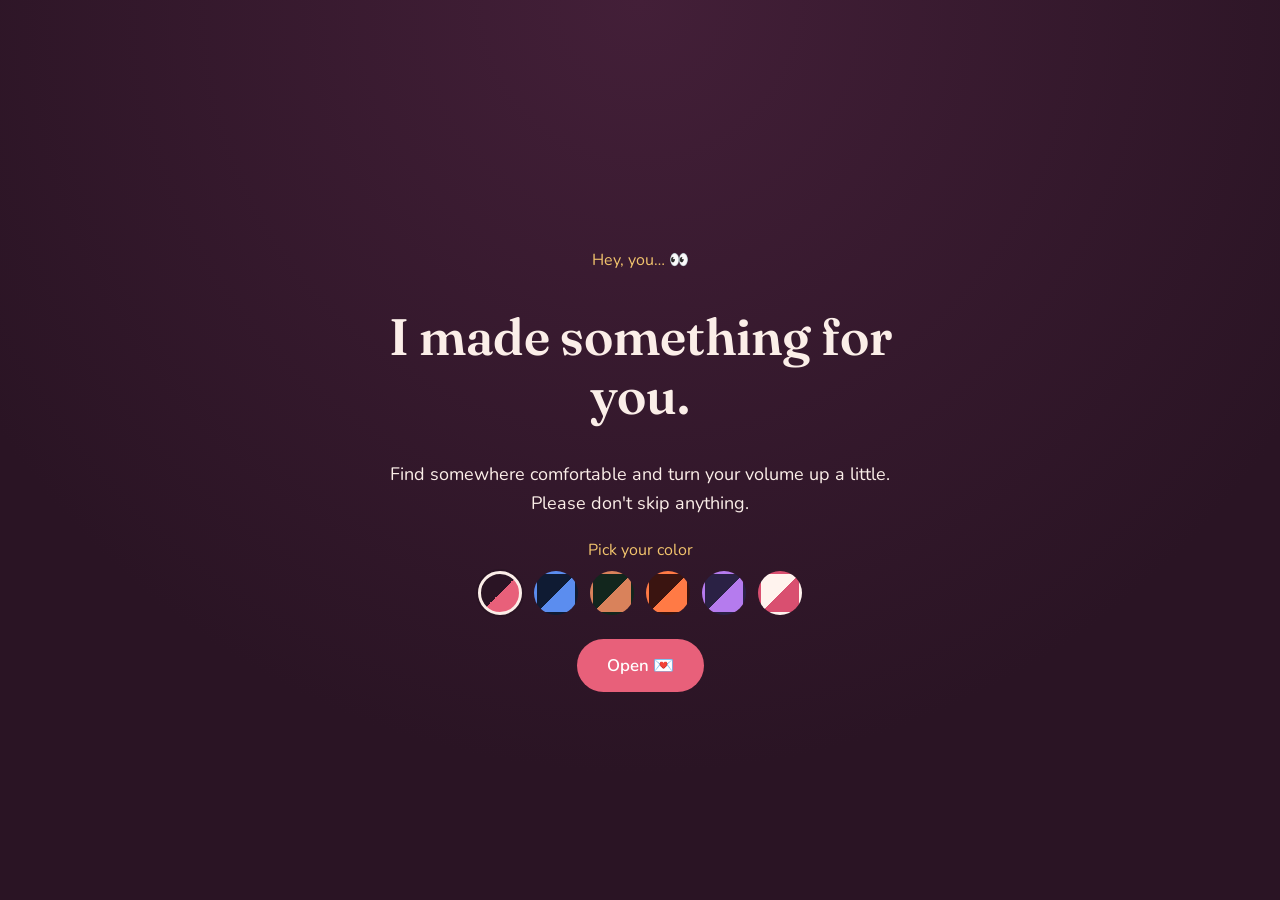
==== index.html @ 783e7655 "Add files via upload" ====
<!DOCTYPE html>
<html lang="en">
<head>
<meta charset="UTF-8">
<meta name="viewport" content="width=device-width, initial-scale=1, viewport-fit=cover">
<title>For you 💌</title>
<meta name="mobile-web-app-capable" content="yes">
<meta name="apple-mobile-web-app-capable" content="yes">
<meta name="apple-mobile-web-app-status-bar-style" content="black-translucent">
<meta name="theme-color" content="#2a1424">
<link rel="icon" href="data:image/svg+xml,<svg xmlns='http://www.w3.org/2000/svg' viewBox='0 0 100 100'><text y='.9em' font-size='90'>🎂</text></svg>">
<link rel="preconnect" href="https://fonts.googleapis.com">
<link href="https://fonts.googleapis.com/css2?family=Fraunces:ital,wght@0,400;0,600;1,400&family=Nunito:wght@400;600&family=Caveat:wght@500&display=swap" rel="stylesheet">
<link rel="stylesheet" href="style.css">
</head>
<body>
<canvas id="confetti"></canvas>
<div id="hearts"></div>

<header id="bar" hidden>
  <button id="back" aria-label="Go back">←</button>
  <span id="progress"></span>
  <button id="music" aria-label="Toggle music">🔇</button>
</header>

<main>
  <!-- 1 Opening -->
  <section class="screen" id="s0">
    <p class="small">Hey, you… 👀</p>
    <h1>I made something for you.</h1>
    <p>Find somewhere comfortable and turn your volume up a little. Please don't skip anything.</p>
    <div id="countdown" hidden>
      <p class="small" id="cdLabel"></p>
      <div id="cdTimer"></div>
    </div>
    <div class="picker" role="group" aria-label="Pick your colors">
      <p class="small">Pick your color</p>
      <div id="swatches"></div>
    </div>
    <button class="btn" id="openBtn" data-go="1">Open 💌</button>
  </section>

  <!-- 2 Birthday -->
  <section class="screen" id="s1">
    <p class="small" id="cake">🎂</p>
    <h1>Happy birthday,<br><span id="name"></span></h1>
    <p id="bdayLine"></p>
    <p id="bdayFrom"></p>
    <button class="btn" data-go="2">Our story</button>
  </section>

  <!-- 3 Memories -->
  <section class="screen scroll" id="s2">
    <h2>Happy 22nd! Here are some moments a gift to mark the fact that you are right here by my side for all of those years.</h2>
    <div id="timeline"></div>
    <button class="btn" data-go="3">Why I love you</button>
  </section>

  <!-- 4 Reasons -->
  <section class="screen scroll" id="s3">
    <h2>Reasons I love you</h2>
    <p class="small">Tap each one.</p>
    <div id="reasons"></div>
    <div class="note" id="reasonsNote" hidden><h3></h3><div class="count">0</div><p></p></div>
    <button class="btn" data-go="4">Open my letter</button>
  </section>

  <!-- 5 Letter -->
  <section class="screen" id="s4">
    <div id="envWrap">
      <button id="envelope" aria-label="Open the envelope"><span>💌</span><b>For you</b><i>tap to open</i></button>
    </div>
    <div id="loveCount" hidden></div>
    <div id="letter" hidden>
      <div id="letterText"></div>
      <div id="letterReveal" hidden></div>
      <button class="btn" id="toEnd" data-go="5" hidden>One more thing…</button>
    </div>
  </section>

  <!-- 6 Final -->
  <section class="screen" id="s5">
    <div id="secretWrap"><button class="btn ghost" id="secret">There is one more thing…</button></div>
    <div id="final" hidden>
      <p id="finalLines"></p>
      <h1>Happy birthday ❤️</h1>
      <p class="big">🎂 🎉 ✨</p>
      <button class="btn" id="voiceBtn" hidden>🎙️</button>
      <audio id="voice" preload="none"></audio>
      <button class="btn" id="afterLine"></button>
      <button class="btn ghost" data-go="4">Read the letter again</button>
    </div>
  </section>
</main>
<audio id="audio" loop preload="none"></audio>
<script src="script.js"></script>
</body>
</html>
---- style.css ----
:root{--bg:#2a1424;--bg2:#431f38;--paper:#f8e6dd;--ink:#3a1c2e;--rose:#e8607a;--gold:#f2c46d;--text:#fbeee8}
[data-theme=midnight]{--bg:#0f1b33;--bg2:#1f3560;--paper:#e8eefc;--ink:#14213d;--rose:#5b8def;--gold:#ffd27a;--text:#eef3ff}
[data-theme=forest]{--bg:#12261d;--bg2:#24483a;--paper:#eef3e2;--ink:#1c3326;--rose:#d9825b;--gold:#f0d88a;--text:#f2f6ea}
[data-theme=sunset]{--bg:#3a1410;--bg2:#7a2e1d;--paper:#fff0dc;--ink:#4a1d12;--rose:#ff7a45;--gold:#ffd36b;--text:#fff4e8}
[data-theme=lavender]{--bg:#2a2144;--bg2:#4b3b7a;--paper:#f3ecff;--ink:#2d2250;--rose:#b57bee;--gold:#ffc8e6;--text:#f6f1ff}
[data-theme=light]{--bg:#fff3ee;--bg2:#ffd9d6;--paper:#ffffff;--ink:#4a2336;--rose:#d94f70;--gold:#b5651d;--text:#4a2336}
*{box-sizing:border-box;margin:0}
html,body{height:100%}
body{background:radial-gradient(circle at 50% 0,var(--bg2),var(--bg) 70%) fixed;color:var(--text);font:400 18px/1.6 Nunito,system-ui,sans-serif;overflow:hidden;
  padding:env(safe-area-inset-top) 0 env(safe-area-inset-bottom)}
h1,h2{font-family:Fraunces,Georgia,serif;font-weight:600;line-height:1.15}
h1{font-size:clamp(2rem,9vw,3.2rem);margin:.4em 0}
h2{font-size:2rem;margin-bottom:.4em;text-align:center}
.small{color:var(--gold);font-size:1rem}
.big{font-size:2rem}
#bar{position:fixed;top:env(safe-area-inset-top);left:0;right:0;display:flex;justify-content:space-between;align-items:center;padding:10px 14px;z-index:5}
#bar[hidden]{display:none}
#bar button{background:#ffffff18;border:0;color:var(--text);width:44px;height:44px;border-radius:50%;font-size:1.1rem}
#progress{font-size:.9rem;opacity:.8}
main{height:100%;position:relative}
.screen{position:absolute;inset:0;display:none;flex-direction:column;align-items:center;justify-content:center;text-align:center;padding:72px 24px 32px;gap:14px;max-width:560px;margin:auto}
.screen.on{display:flex;animation:in .7s ease}
.screen.scroll{justify-content:flex-start;overflow-y:auto;-webkit-overflow-scrolling:touch}
.screen.scroll>.btn{flex:none;margin:16px 0 40px}
@keyframes in{from{opacity:0;transform:translateY(14px)}to{opacity:1}}
.btn{background:var(--rose);color:#fff;border:0;border-radius:999px;padding:15px 30px;font:600 1.05rem Nunito,sans-serif;min-height:48px;cursor:pointer;margin-top:10px}
.btn:active{transform:scale(.97)}
.btn.ghost{background:transparent;border:2px solid var(--gold);color:var(--gold)}
#cake{font-size:4rem;animation:bob 2s ease-in-out infinite}
@keyframes bob{50%{transform:translateY(-10px) rotate(6deg)}}
/* timeline */
#timeline{position:relative;width:100%;padding-left:28px;text-align:left}
#timeline:before{content:"";position:absolute;left:8px;top:6px;bottom:0;width:2px;background:var(--rose)}
.moment{position:relative;margin-bottom:28px}
.moment:before{content:"";position:absolute;left:-26px;top:6px;width:14px;height:14px;border-radius:50%;background:var(--gold)}
.moment h3{font:600 1rem Nunito;color:var(--gold)}
.photo{width:100%;aspect-ratio:4/3;border-radius:12px;margin:8px 0;background:linear-gradient(135deg,#5b2a4a,#8a3b5c);display:flex;align-items:center;justify-content:center;font-size:2.4rem;overflow:hidden}
.photo img{width:100%;height:100%;object-fit:cover}
/* reasons */
#reasons{width:100%;display:grid;gap:12px}
.reason{min-height:76px;border-radius:14px;border:2px solid var(--rose);background:#ffffff0d;color:var(--text);font:inherit;padding:14px 18px;cursor:pointer;text-align:center}
.reason.open{background:var(--paper);color:var(--ink);border-color:var(--paper);animation:in .4s}
/* envelope + letter */
#envelope{background:var(--paper);color:var(--ink);border:0;border-radius:10px;width:min(300px,80vw);height:200px;display:flex;flex-direction:column;align-items:center;justify-content:center;gap:4px;box-shadow:0 10px 40px #0006;animation:bob 3s ease-in-out infinite}
#envelope span{font-size:3rem}#envelope b{font:600 1.5rem Fraunces,serif}#envelope i{font-size:.9rem;opacity:.7}
#letter{background:var(--paper);color:var(--ink);border-radius:8px;padding:22px 20px;width:100%;max-height:100%;overflow-y:auto;text-align:left;box-shadow:0 10px 40px #0006;animation:in .6s}
#letter[hidden],#final[hidden],#envWrap[hidden],#secretWrap[hidden]{display:none}
#letterText{font:500 1.45rem/1.5 Caveat,cursive;white-space:pre-wrap;min-height:200px}
#letter .btn{display:block;margin:16px auto 0}
#hearts{position:fixed;inset:0;pointer-events:none;overflow:hidden;z-index:1}
.h{position:absolute;bottom:-30px;animation:up linear forwards}
@keyframes up{to{transform:translateY(-110vh) rotate(20deg);opacity:0}}
#confetti{position:fixed;inset:0;pointer-events:none;z-index:9;width:100%;height:100%}
main {
  position: relative;
  z-index: 2;
}

#bar {
  position: fixed;
}
@media (prefers-reduced-motion:reduce){*{animation:none!important}}

.picker{display:flex;flex-direction:column;align-items:center;gap:8px;margin-top:6px}
#swatches{display:flex;gap:12px;flex-wrap:wrap;justify-content:center}
.sw{width:44px;height:44px;border-radius:50%;border:3px solid transparent;cursor:pointer;padding:0;background:linear-gradient(135deg,var(--a) 50%,var(--b) 50%)}
.sw[aria-pressed=true]{border-color:var(--text);box-shadow:0 0 0 2px var(--bg)}
.photo{position:relative}.photo video{width:100%;height:100%;object-fit:cover}
.vol{position:absolute;right:10px;bottom:10px;width:44px;height:44px;border-radius:50%;border:0;background:#000a;color:#fff;font-size:1.1rem}
.moment.end p{font:500 1.35rem/1.4 Caveat,cursive}
/* FIX: Top navigation buttons must always be clickable */
#bar {
  position: fixed !important;
  top: env(safe-area-inset-top);
  left: 0;
  right: 0;
  z-index: 99999 !important;
  pointer-events: auto !important;
}

#bar button {
  position: relative;
  z-index: 100000 !important;
  pointer-events: auto !important;
  cursor: pointer;
}
/* Our story animation */
.moment{opacity:0;transform:translateY(26px);transition:opacity .8s ease,transform .8s ease}
.moment.seen{opacity:1;transform:none}
.moment .photo{transition:transform .6s ease,box-shadow .6s ease}
.moment.focus .photo{transform:scale(1.04);box-shadow:0 12px 34px #0007}
.moment.seen:after{content:"💗";position:absolute;left:-33px;top:-6px;font-size:16px;pointer-events:none;animation:heartUp 1.6s ease-out forwards}
@keyframes heartUp{from{opacity:0;transform:translateY(8px) scale(.6)}30%{opacity:1}to{opacity:0;transform:translateY(-34px) scale(1.2)}}
.moment.locked{display:none}
.note{width:100%;text-align:center;margin-top:8px}
.note[hidden]{display:none}
.note h3{font:600 1rem Nunito;color:var(--gold)}
.note p{font:500 1.35rem/1.4 Caveat,cursive}
@media (prefers-reduced-motion:reduce){.moment{opacity:1!important;transform:none!important;transition:none}.moment.focus .photo{transform:none}}

/* slower, counting feel */
.moment{transition:opacity 1.4s ease,transform 1.4s ease}
.moment .photo{transition:transform 1s ease,box-shadow 1s ease}
.moment.seen:after{animation-duration:2.6s}
.num{display:inline-block;background:var(--rose);color:#fff;border-radius:999px;padding:1px 10px;font-size:.8rem;margin-right:6px;white-space:nowrap}
/* big "Why 22?" / "Why 7?" notes */
.moment.end,.note{text-align:center;padding:20px 8px 36px}
.moment.end h3,.note h3{font:600 1.6rem Fraunces,serif;color:var(--gold)}
.count{font:600 5.5rem/1.1 Fraunces,serif;color:var(--rose)}
.count.tick{animation:tick .35s ease}
@keyframes tick{50%{transform:scale(1.3)}}
.moment.end p,.note p{font:500 2rem/1.3 Caveat,cursive;opacity:0;transition:opacity 1.2s ease}
.moment.end.done p,.note.done p{opacity:1}

/* letter minigame */
#letterText{font-size:1.3rem;padding-bottom:56px}
#toEnd[hidden],#letterReveal[hidden],#loveCount[hidden]{display:none!important}
#loveCount{position:fixed;left:50%;bottom:calc(18px + env(safe-area-inset-bottom));transform:translateX(-50%);background:var(--rose);color:#fff;border-radius:999px;padding:10px 18px;font:600 .95rem Nunito,sans-serif;z-index:20;box-shadow:0 6px 20px #0006;white-space:nowrap}
.lw{cursor:pointer;-webkit-tap-highlight-color:transparent;padding:4px 2px;margin:-4px -2px}
.lw.found{color:var(--rose);font-weight:700;animation:tick .5s ease}
.lw.found:after{content:"💗";font-size:.7em}
.lw.hint{animation:glow 1.4s ease-in-out infinite;border-radius:6px}
@keyframes glow{50%{background:#e8607a40}}
#letterReveal{margin-top:18px;border-top:2px dashed var(--rose);padding-top:16px;display:grid;gap:14px;text-align:center}
.rv{opacity:0;animation:in .9s ease .2s forwards}
.rv:nth-child(2){animation-delay:1.2s}.rv:nth-child(3){animation-delay:2.2s}
.rv b{display:block;font:600 3rem/1 Fraunces,serif;color:var(--rose)}
.rv span{font:600 1.1rem Nunito,sans-serif}
.rv small{display:block;font:500 1.3rem Caveat,cursive}
@media (prefers-reduced-motion:reduce){.rv{opacity:1}}

/* date lock + countdown */
.btn:disabled{opacity:.55;cursor:not-allowed}
#countdown{display:flex;flex-direction:column;align-items:center;gap:8px}
#countdown[hidden]{display:none}
#cdTimer{display:flex;gap:10px;justify-content:center}
.cd{min-width:62px;background:#ffffff14;border-radius:12px;padding:8px 6px}
.cd b{display:block;font:600 1.6rem/1.1 Fraunces,serif}
.cd span{font-size:.7rem;opacity:.8;text-transform:uppercase;letter-spacing:.05em}
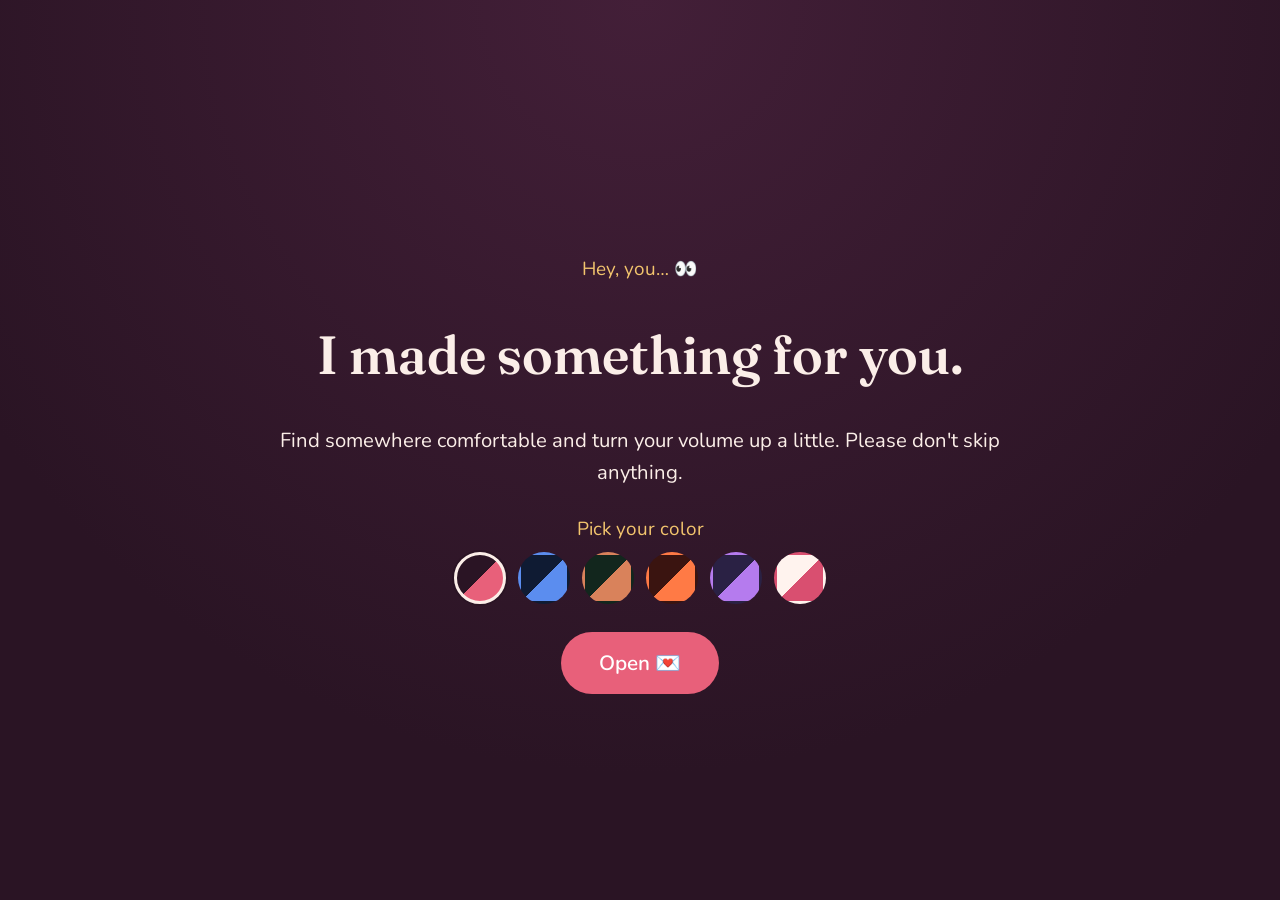
==== commit 8bd8b01c: "Update index.html" ====
--- a/index.html
+++ b/index.html
@@ -15,6 +15,7 @@
 </head>
 <body>
 <canvas id="confetti"></canvas>
+<div id="cdOverlay" hidden></div>
 <div id="hearts"></div>
 
 <header id="bar" hidden>
@@ -87,12 +88,24 @@
       <p class="big">🎂 🎉 ✨</p>
       <button class="btn" id="voiceBtn" hidden>🎙️</button>
       <audio id="voice" preload="none"></audio>
+      <button class="btn ghost" id="souvenirBtn" hidden>🌸 Open your souvenir</button>
       <button class="btn" id="afterLine"></button>
-      <button class="btn ghost" data-go="4">Read the letter again</button>
     </div>
   </section>
 </main>
+<div id="souvenir" hidden>
+  <div class="sv-card">
+    <p class="small">Your little souvenir</p>
+    <canvas id="svCanvas" width="540" height="675" hidden></canvas>
+    <small id="svHint">Making your souvenir…</small>
+    <div class="sv-actions">
+      <button class="btn" id="svSave" disabled>Save as picture</button>
+      <button class="btn" id="svGif" disabled>Save as GIF</button>
+      <button class="btn ghost" id="svClose">Close</button>
+    </div>
+  </div>
+</div>
 <audio id="audio" loop preload="none"></audio>
 <script src="script.js"></script>
 </body>
-</html>+</html>
--- a/style.css
+++ b/style.css
@@ -137,3 +137,70 @@
 .cd{min-width:62px;background:#ffffff14;border-radius:12px;padding:8px 6px}
 .cd b{display:block;font:600 1.6rem/1.1 Fraunces,serif}
 .cd span{font-size:.7rem;opacity:.8;text-transform:uppercase;letter-spacing:.05em}
+
+/* souvenir pop-up */
+#souvenir{position:fixed;inset:0;z-index:200000;display:flex;align-items:center;justify-content:center;background:rgba(20,6,14,.8);backdrop-filter:blur(6px);-webkit-backdrop-filter:blur(6px);padding:14px}
+#souvenir[hidden],#svCanvas[hidden]{display:none}
+.sv-card{max-height:100%;overflow-y:auto;display:flex;flex-direction:column;align-items:center;gap:10px;text-align:center;animation:svPop .7s cubic-bezier(.2,1.3,.4,1)}
+@keyframes svPop{from{opacity:0;transform:scale(.7) rotate(-3deg)}}
+#svCanvas{width:auto;height:auto;max-width:min(90vw,440px);max-height:62vh;border-radius:18px;box-shadow:0 14px 50px #000a}
+#svHint{font-size:.85rem;opacity:.85}
+.sv-actions{display:flex;gap:10px;flex-wrap:wrap;justify-content:center}
+#confetti{z-index:200001}
+.sv-card{perspective:900px}
+#svCanvas{transition:transform .18s ease-out;will-change:transform;touch-action:pan-y}
+#svCanvas{width:min(90vw,440px,50vh);height:auto;max-width:none;max-height:none}
+
+/* ===== desktop & laptop ===== */
+.screen{overflow-y:auto;justify-content:safe center;scrollbar-width:thin;scrollbar-color:var(--rose) transparent}
+.screen.scroll{justify-content:flex-start}
+button:focus-visible{outline:3px solid var(--gold);outline-offset:3px}
+@media (hover:hover){
+  .btn:hover{filter:brightness(1.1);transform:translateY(-2px)}
+  .btn{transition:transform .2s,filter .2s}
+  .reason:not(.open):hover{background:#ffffff1f;transform:translateY(-2px)}
+  .reason{transition:transform .2s,background .2s}
+  .sw:hover{transform:scale(1.12)}.sw{transition:transform .2s}
+  .lw:hover{text-decoration:underline wavy var(--rose)}
+  #bar button:hover{background:#ffffff30}
+}
+@media (min-width:900px){
+  html{font-size:18px}
+  body{font-size:1.125rem}
+  .screen{max-width:46rem;padding:96px 40px 48px;gap:18px}
+  h1{font-size:clamp(2.8rem,4.2vw,4.2rem)}
+  h2{font-size:2.3rem}
+  .small{font-size:1.05rem}
+  #bar{padding:16px 28px}
+  #bar button{width:48px;height:48px}
+  #progress{font-size:1rem}
+  .btn{padding:17px 38px;font-size:1.15rem}
+  .sw{width:52px;height:52px}
+  .cd{min-width:92px;padding:12px 8px}.cd b{font-size:2.4rem}.cd span{font-size:.8rem}
+  #cake{font-size:5.5rem}
+  #timeline{max-width:680px}
+  #reasons{grid-template-columns:repeat(2,1fr);gap:16px}
+  .reason{min-height:96px;font-size:1.1rem}
+  .reason:last-child:nth-child(odd){grid-column:1/-1}
+  #envelope{width:380px;height:250px}
+  #envelope span{font-size:4rem}#envelope b{font-size:2rem}
+  #letter{padding:36px 44px}
+  #letterText{font-size:1.65rem}
+  #loveCount{font-size:1.05rem;padding:12px 24px}
+  .rv b{font-size:3.6rem}.rv small{font-size:1.5rem}.rv span{font-size:1.2rem}
+  .count{font-size:6.5rem}
+  .moment.end p,.note p{font-size:2.3rem}
+  #svCanvas{width:min(90vw,620px,58vh)}
+  .sv-actions{gap:14px}
+}
+@media (min-width:1400px){
+  html{font-size:20px}
+  .screen{max-width:48rem}
+  #timeline{max-width:760px}
+}
+@media (min-width:900px) and (max-height:760px){
+  .screen{padding-top:80px;gap:12px}
+  #cake{font-size:4rem}
+  #envelope{height:210px}
+  #svCanvas{width:min(90vw,560px,56vh)}
+}
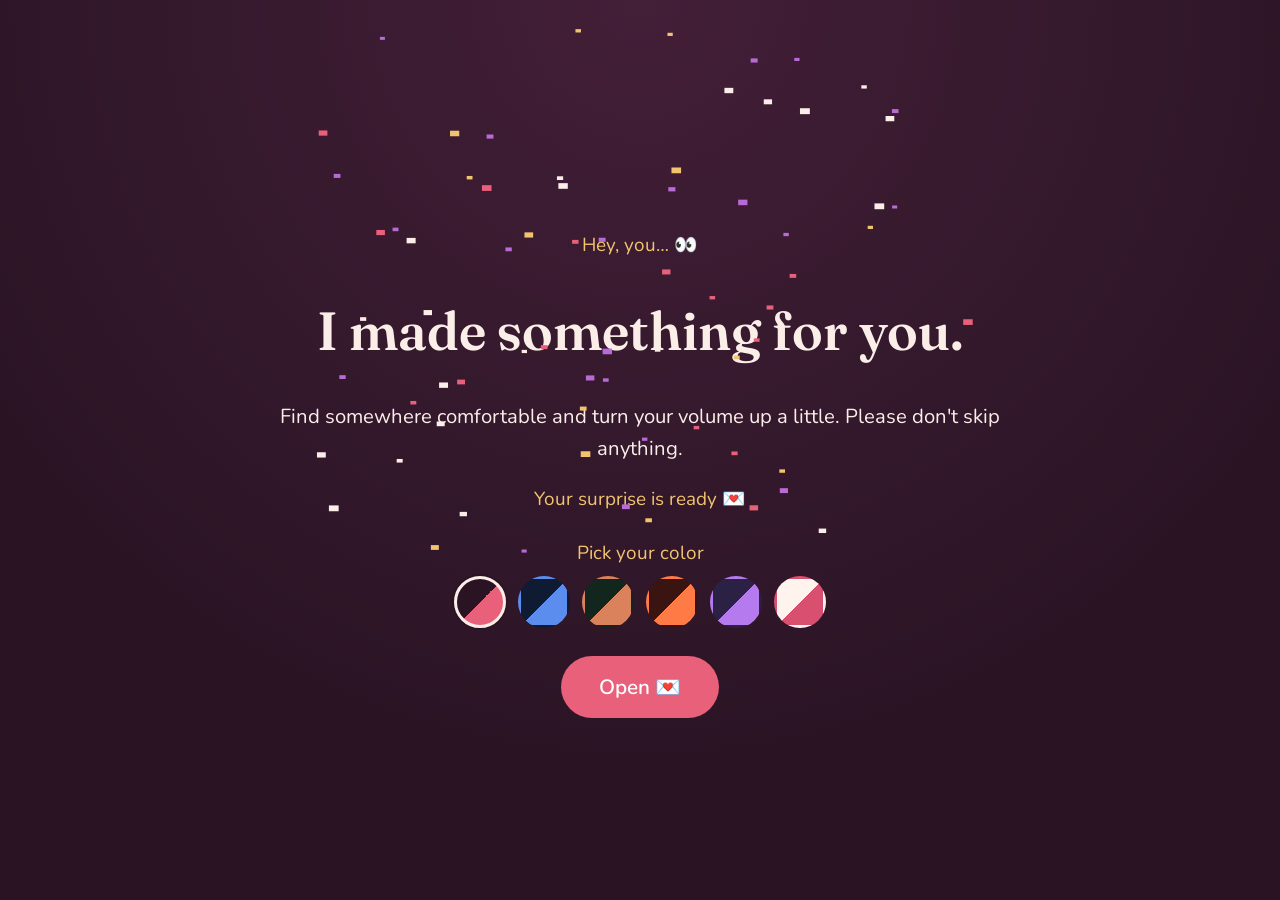
==== commit 4a5cfd18: "Update index.html" ====
--- a/index.html
+++ b/index.html
@@ -16,6 +16,16 @@
 <body>
 <canvas id="confetti"></canvas>
 <div id="cdOverlay" hidden></div>
+<div id="gift" hidden>
+  <div class="rays"></div>
+  <div class="gbox">
+    <div class="gglow"></div>
+    <div class="gbody"><b class="gribV"></b></div>
+    <div class="glid"><b class="gribV"></b><i class="bow bl"></i><i class="bow br"></i><i class="gknot"></i></div>
+  </div>
+  <p class="gtext">Opening your gift…</p>
+  <div class="gflash"></div>
+</div>
 <div id="hearts"></div>
 
 <header id="bar" hidden>
@@ -98,12 +108,19 @@
     <p class="small">Your little souvenir</p>
     <canvas id="svCanvas" width="540" height="675" hidden></canvas>
     <small id="svHint">Making your souvenir…</small>
+    <button class="linkbtn" id="svTrouble">Can't save? Tap here</button>
     <div class="sv-actions">
+      <button class="btn ghost" id="svFlip" disabled>💌 Read the letter</button>
       <button class="btn" id="svSave" disabled>Save as picture</button>
-      <button class="btn" id="svGif" disabled>Save as GIF</button>
+      <button class="btn" id="svGif" disabled>Save as GIF (2)</button>
       <button class="btn ghost" id="svClose">Close</button>
     </div>
   </div>
+</div>
+<div id="svPics" hidden>
+  <p class="small">Press and hold a picture, then choose “Save image”</p>
+  <div id="svPicList"></div>
+  <button class="btn ghost" id="svPicsClose">Close</button>
 </div>
 <audio id="audio" loop preload="none"></audio>
 <script src="script.js"></script>
--- a/style.css
+++ b/style.css
@@ -204,3 +204,20 @@
   #envelope{height:210px}
   #svCanvas{width:min(90vw,560px,56vh)}
 }
+
+/* countdown celebration */
+#cdTimer[hidden]{display:none}
+.cd:last-child b{animation:cdTick .45s ease-out}
+@keyframes cdTick{from{transform:scale(1.3);color:var(--gold)}}
+#countdown.final .cd{animation:cdThrob 1s ease-in-out infinite;box-shadow:0 0 0 2px var(--rose)}
+@keyframes cdThrob{50%{transform:scale(1.06)}}
+#cdOverlay{position:fixed;inset:0;display:flex;align-items:center;justify-content:center;text-align:center;pointer-events:none;z-index:150;padding:20px;
+  font:600 clamp(7rem,32vw,17rem)/1 Fraunces,Georgia,serif;color:var(--gold);text-shadow:0 8px 40px rgba(0,0,0,.45)}
+#cdOverlay[hidden]{display:none}
+#cdOverlay.msg{font-size:clamp(2.2rem,9vw,5.5rem);line-height:1.15;color:#fff}
+#cdOverlay.pop{animation:cdPop .9s ease-out}
+@keyframes cdPop{from{opacity:0;transform:scale(2.2)}30%{opacity:1}to{opacity:1;transform:scale(1)}}
+.btn.unlocked{animation:unlockShake 1s ease,btnPulse 1.8s ease-out 1s infinite}
+@keyframes unlockShake{0%{transform:scale(.8) rotate(-6deg)}40%{transform:scale(1.15) rotate(4deg)}70%{transform:scale(.96) rotate(-2deg)}100%{transform:none}}
+@keyframes btnPulse{0%{box-shadow:0 0 0 0 rgba(255,255,255,.55)}100%{box-shadow:0 0 0 22px rgba(255,255,255,0)}}
+#cdOverlay{background:radial-gradient(circle at 50% 50%,rgba(20,6,14,.82),rgba(20,6,14,.6))}
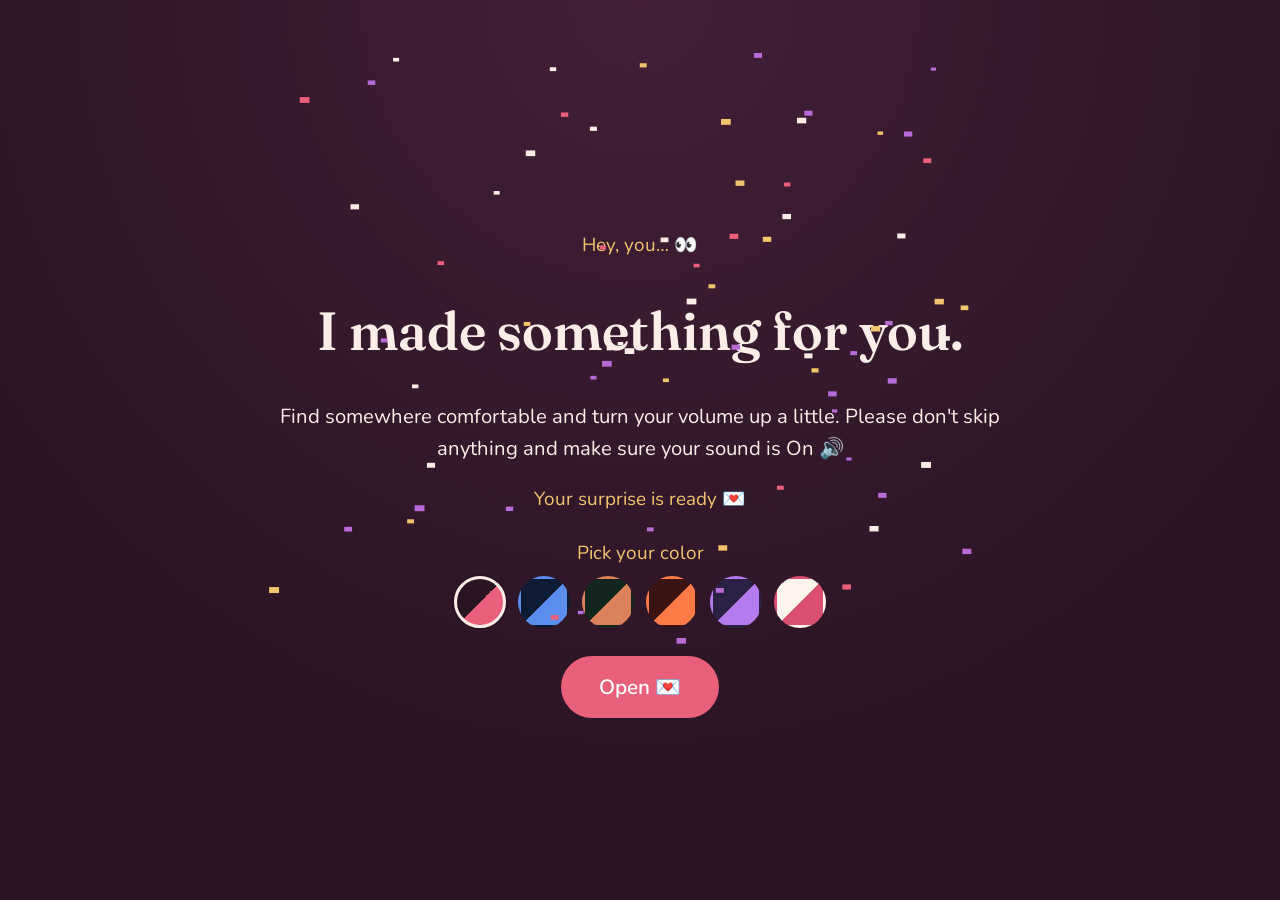
==== commit d54f280b: "Update index.html" ====
--- a/index.html
+++ b/index.html
@@ -39,7 +39,7 @@
   <section class="screen" id="s0">
     <p class="small">Hey, you… 👀</p>
     <h1>I made something for you.</h1>
-    <p>Find somewhere comfortable and turn your volume up a little. Please don't skip anything.</p>
+    <p>Find somewhere comfortable and turn your volume up a little. Please don't skip anything and make sure your sound is On 🔊</p>
     <div id="countdown" hidden>
       <p class="small" id="cdLabel"></p>
       <div id="cdTimer"></div>
--- a/style.css
+++ b/style.css
@@ -221,3 +221,50 @@
 @keyframes unlockShake{0%{transform:scale(.8) rotate(-6deg)}40%{transform:scale(1.15) rotate(4deg)}70%{transform:scale(.96) rotate(-2deg)}100%{transform:none}}
 @keyframes btnPulse{0%{box-shadow:0 0 0 0 rgba(255,255,255,.55)}100%{box-shadow:0 0 0 22px rgba(255,255,255,0)}}
 #cdOverlay{background:radial-gradient(circle at 50% 50%,rgba(20,6,14,.82),rgba(20,6,14,.6))}
+
+/* gift opening */
+#gift{position:fixed;inset:0;z-index:180;display:flex;flex-direction:column;align-items:center;justify-content:center;gap:34px;overflow:hidden;
+  background:radial-gradient(circle,rgba(20,6,14,.9),rgba(10,2,8,.97));opacity:0;transition:opacity .4s}
+#gift[hidden]{display:none}
+#gift.on{opacity:1}
+#gift.out{opacity:0;transition:opacity .7s}
+.gbox{position:relative;width:180px;height:180px;margin-top:40px;animation:gDrop .75s cubic-bezier(.3,1.5,.5,1) both}
+@keyframes gDrop{from{transform:translateY(-110vh) rotate(-14deg)}to{transform:none}}
+.gbox.shake{animation:gShake .9s ease-in-out}
+@keyframes gShake{0%,100%{transform:none}15%{transform:rotate(-9deg) scale(1.03)}30%{transform:rotate(8deg) scale(1.05)}45%{transform:rotate(-7deg)}60%{transform:rotate(6deg) scale(1.06)}80%{transform:rotate(-3deg)}}
+.gbody{position:absolute;left:10px;right:10px;bottom:0;height:120px;border-radius:0 0 14px 14px;background:var(--rose);box-shadow:inset -22px 0 0 rgba(0,0,0,.16),inset 0 -16px 0 rgba(0,0,0,.12)}
+.glid{position:absolute;left:0;right:0;top:10px;height:54px;border-radius:12px;background:var(--rose);filter:brightness(1.12);box-shadow:inset -22px 0 0 rgba(0,0,0,.12),0 8px 0 rgba(0,0,0,.18)}
+.gribV{position:absolute;left:50%;top:0;bottom:0;width:30px;transform:translateX(-50%);background:var(--gold);box-shadow:inset -6px 0 0 rgba(0,0,0,.12)}
+.bow{position:absolute;top:-34px;width:62px;height:44px;border:12px solid var(--gold);border-radius:60% 60% 60% 60%/70% 70% 50% 50%}
+.bow.bl{left:calc(50% - 64px);transform:rotate(-28deg)}.bow.br{left:calc(50% + 2px);transform:rotate(28deg)}
+.gknot{position:absolute;top:-8px;left:calc(50% - 14px);width:28px;height:28px;border-radius:50%;background:var(--gold);box-shadow:inset -5px -5px 0 rgba(0,0,0,.16)}
+.gglow{position:absolute;left:34px;right:34px;top:50px;height:50px;border-radius:50%;background:radial-gradient(circle,#fff,var(--gold) 45%,transparent 72%);opacity:0;filter:blur(5px)}
+#gift.open .glid{animation:gLid 1s ease-in forwards}
+@keyframes gLid{0%{transform:none}25%{transform:translateY(-34px) rotate(-5deg)}100%{transform:translate(-110px,-75vh) rotate(-42deg);opacity:0}}
+#gift.open .gglow{animation:gGlow 1.1s ease-out forwards}
+@keyframes gGlow{to{opacity:1;transform:scale(5)}}
+.rays{position:absolute;left:50%;top:50%;width:220vmax;height:220vmax;margin:-110vmax 0 0 -110vmax;opacity:0;pointer-events:none;
+  background:repeating-conic-gradient(rgba(255,226,140,.4) 0 6deg,transparent 6deg 18deg);-webkit-mask-image:radial-gradient(circle,#000 0,transparent 38%);mask-image:radial-gradient(circle,#000 0,transparent 38%)}
+#gift.open .rays{animation:gRays 1.8s ease-out forwards}
+@keyframes gRays{0%{opacity:0;transform:rotate(0) scale(.2)}30%{opacity:1}100%{opacity:0;transform:rotate(45deg) scale(1)}}
+.gtext{color:var(--gold);font-size:1.05rem;letter-spacing:.04em;animation:cdTick 1.2s ease-in-out infinite alternate}
+#gift.open .gtext{opacity:0;transition:opacity .3s}
+.gflash{position:absolute;inset:0;opacity:0;pointer-events:none;background:radial-gradient(circle at 50% 46%,#fff 0,var(--gold) 45%,transparent 72%)}
+#gift.flash .gflash{animation:gFlash .7s ease-in forwards}
+@keyframes gFlash{0%{opacity:0;transform:scale(.1)}60%{opacity:1}100%{opacity:1;transform:scale(2.6)}}
+
+/* save fallback */
+.linkbtn{background:none;border:0;color:var(--gold);text-decoration:underline;font:inherit;font-size:.85rem;cursor:pointer;min-height:44px}
+#svPics{position:fixed;inset:0;z-index:200010;overflow-y:auto;background:rgba(20,6,14,.96);padding:24px 16px 40px;display:flex;flex-direction:column;align-items:center;gap:16px;text-align:center}
+#svPics[hidden]{display:none}
+#svPicList{display:flex;flex-direction:column;gap:22px;align-items:center}
+#svPicList figure{margin:0;display:flex;flex-direction:column;align-items:center;gap:6px}
+#svPicList img{width:min(88vw,440px);height:auto;border-radius:14px;-webkit-touch-callout:default;user-select:auto}
+#svPicList figcaption{font-size:.85rem;opacity:.8}
+
+/* animations that cannot be skipped */
+.screen.auto{overflow-y:hidden}
+#bar button:disabled{opacity:.3;cursor:not-allowed}
+.rv{animation:none;opacity:0;transition:opacity .8s ease}
+.rv.show{opacity:1}
+.rv b.tick{animation:tick .35s ease}
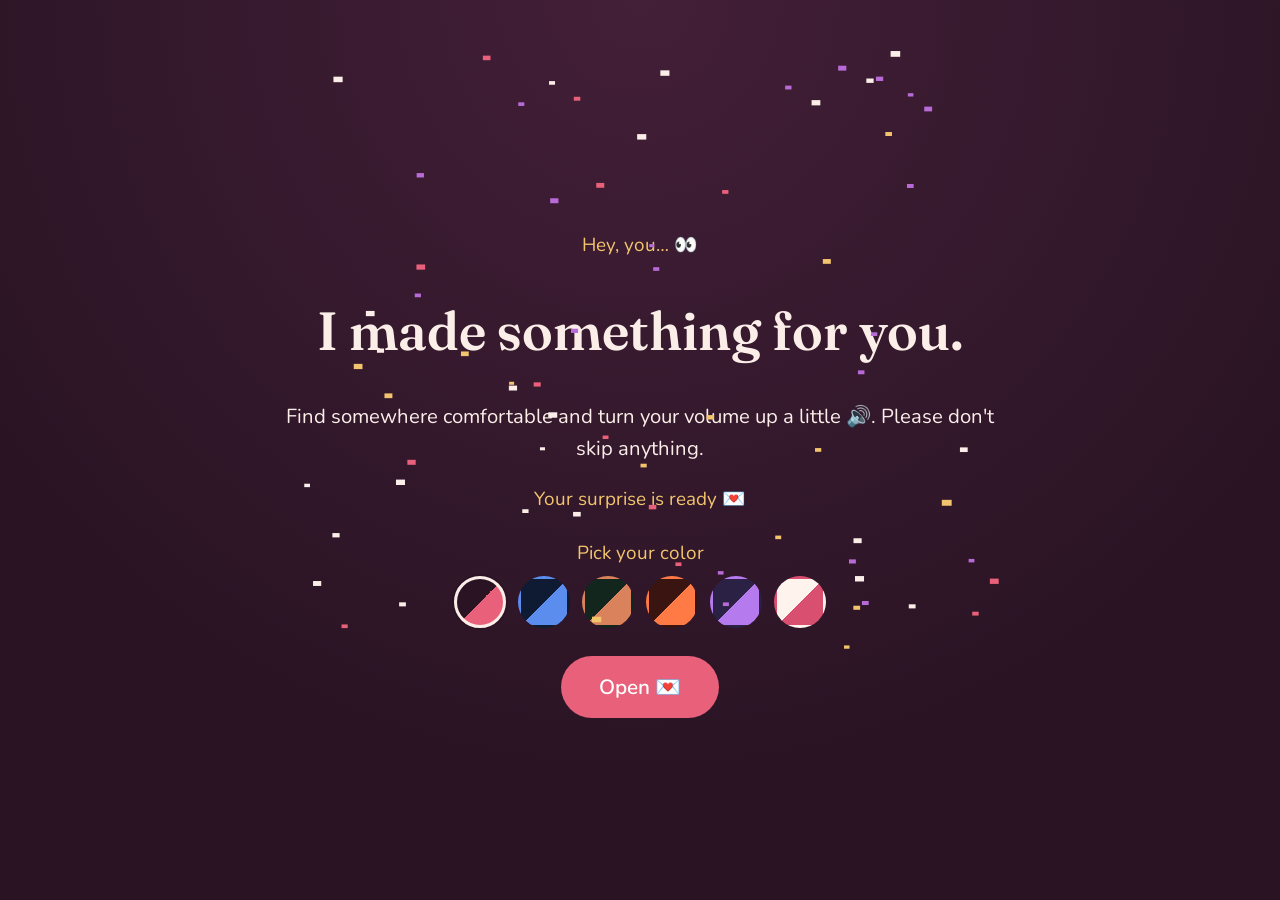
==== commit a82e7f43: "Update index.html" ====
--- a/index.html
+++ b/index.html
@@ -39,7 +39,7 @@
   <section class="screen" id="s0">
     <p class="small">Hey, you… 👀</p>
     <h1>I made something for you.</h1>
-    <p>Find somewhere comfortable and turn your volume up a little. Please don't skip anything and make sure your sound is On 🔊</p>
+    <p>Find somewhere comfortable and turn your volume up a little 🔊. Please don't skip anything.</p>
     <div id="countdown" hidden>
       <p class="small" id="cdLabel"></p>
       <div id="cdTimer"></div>
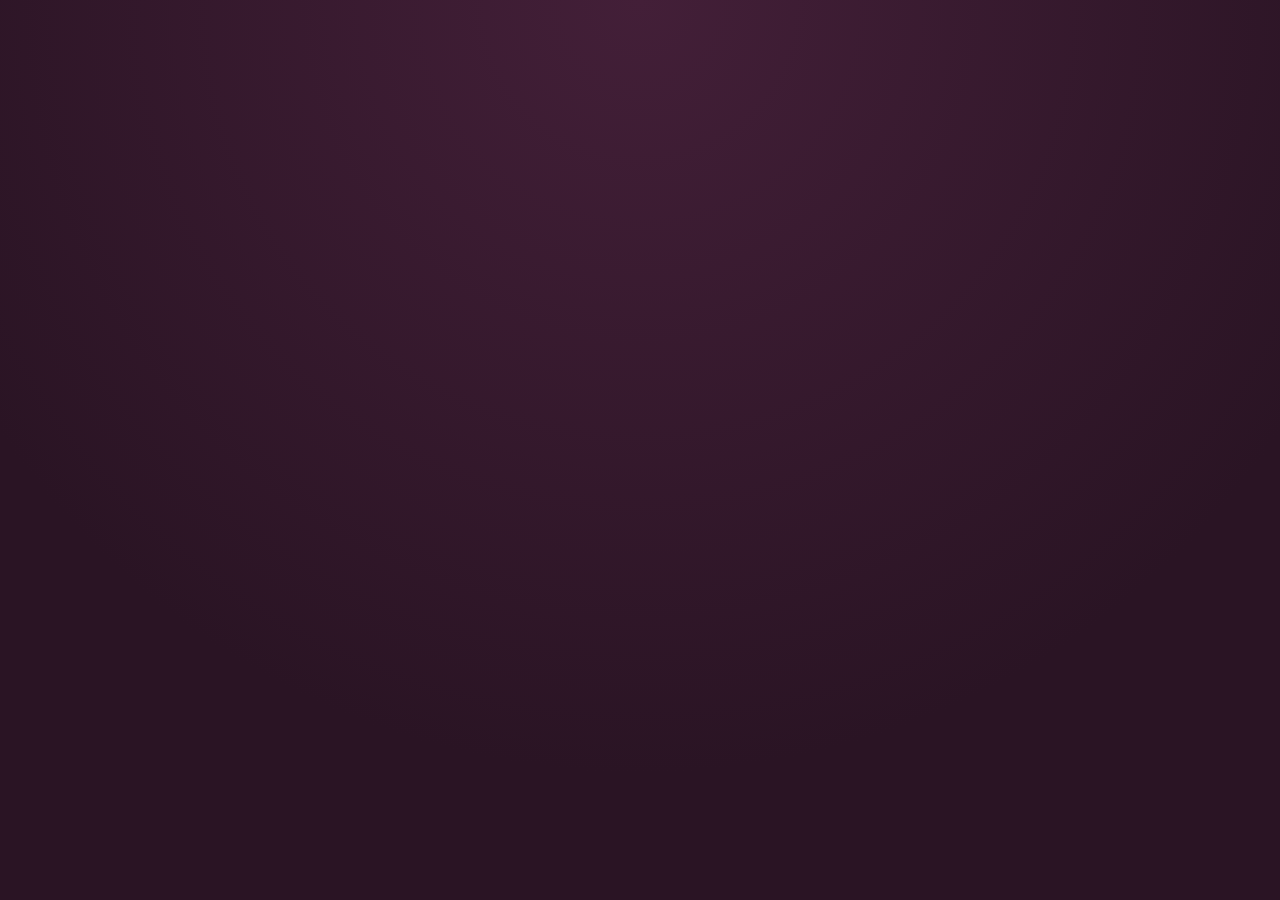
==== commit 4cfd66bb: "Update index.html" ====
--- a/index.html
+++ b/index.html
@@ -16,6 +16,7 @@
 <body>
 <canvas id="confetti"></canvas>
 <div id="cdOverlay" hidden></div>
+<div id="countPop" hidden><small>Count it!</small><b>1</b></div>
 <div id="gift" hidden>
   <div class="rays"></div>
   <div class="gbox">
@@ -24,6 +25,8 @@
     <div class="glid"><b class="gribV"></b><i class="bow bl"></i><i class="bow br"></i><i class="gknot"></i></div>
   </div>
   <p class="gtext">Opening your gift…</p>
+  <div id="gpics"></div>
+  <div class="gcap"></div>
   <div class="gflash"></div>
 </div>
 <div id="hearts"></div>
@@ -39,7 +42,7 @@
   <section class="screen" id="s0">
     <p class="small">Hey, you… 👀</p>
     <h1>I made something for you.</h1>
-    <p>Find somewhere comfortable and turn your volume up a little 🔊. Please don't skip anything.</p>
+    <p>Find somewhere comfortable and turn your volume up a little. Please don't skip anything.</p>
     <div id="countdown" hidden>
       <p class="small" id="cdLabel"></p>
       <div id="cdTimer"></div>
@@ -91,8 +94,7 @@
 
   <!-- 6 Final -->
   <section class="screen" id="s5">
-    <div id="secretWrap"><button class="btn ghost" id="secret">There is one more thing…</button></div>
-    <div id="final" hidden>
+    <div id="final">
       <p id="finalLines"></p>
       <h1>Happy birthday ❤️</h1>
       <p class="big">🎂 🎉 ✨</p>
